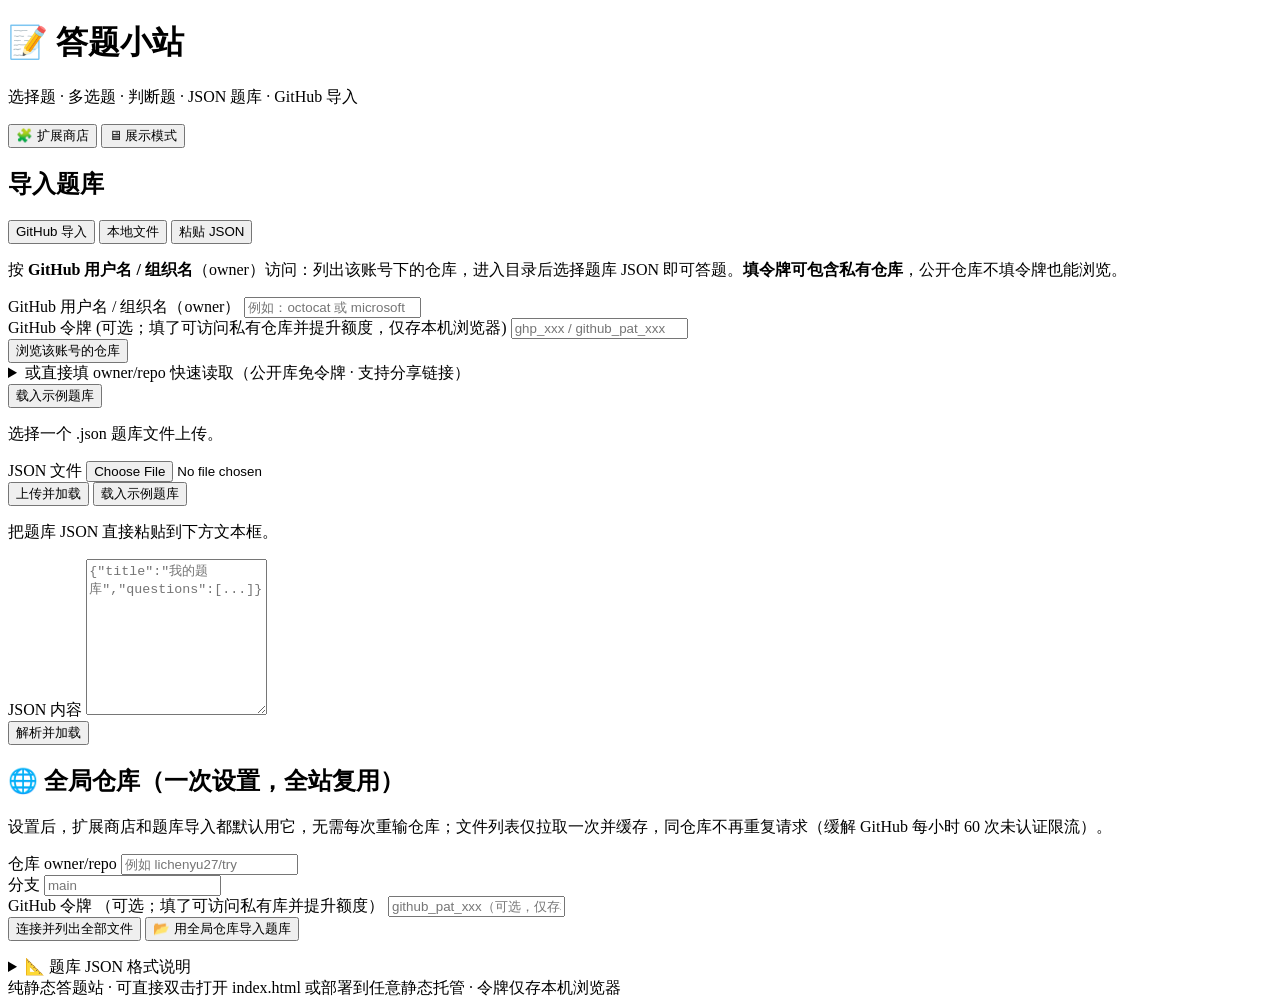
==== index.html @ 94464476 "add index.html via Answering site" ====
<!DOCTYPE html>
<html lang="zh-CN">
<head>
  <meta charset="UTF-8" />
  <meta name="viewport" content="width=device-width, initial-scale=1.0" />
  <title>答题小站 · 选择题 / 判断题</title>
  <link rel="stylesheet" href="styles.css" />
</head>
<body>
  <header class="site-header">
    <div class="header-left">
      <h1>📝 答题小站</h1>
      <p class="subtitle">选择题 · 多选题 · 判断题 · JSON 题库 · GitHub 导入</p>
    </div>
    <div class="header-actions">
      <button class="btn ghost small" id="open-ext-btn">🧩 扩展商店</button>
      <button class="btn ghost small" id="display-btn">🖥 展示模式</button>
    </div>
  </header>

  <main class="container">
    <!-- ========== 导入区 ========== -->
    <section id="import-section" class="card">
      <h2>导入题库</h2>
      <div class="tabs" role="tablist">
        <button class="tab active" data-tab="github" role="tab">GitHub 导入</button>
        <button class="tab" data-tab="file" role="tab">本地文件</button>
        <button class="tab" data-tab="paste" role="tab">粘贴 JSON</button>
      </div>

      <!-- GitHub -->
      <div class="tab-panel active" data-panel="github">
        <!-- 已保存令牌：默认不用，先询问 -->
        <div id="gh-saved" class="saved-token" hidden>
          <span class="saved-text">🔑 检测到本机已保存 GitHub 令牌，是否使用它？（仅用于访问私有库或提升额度，公开库无需令牌）</span>
          <div class="saved-actions">
            <button class="btn primary small" id="gh-use-token">使用该令牌</button>
            <button class="btn ghost small" id="gh-del-token">删除令牌</button>
          </div>
        </div>
        <!-- 直接用名字访问（免令牌，公开库） -->
        <div id="gh-connect">
          <!-- 主流程：按 owner 名字浏览（不预先指定仓库；含私有库需令牌） -->
          <div id="gh-primary">
            <p class="hint">按 <b>GitHub 用户名 / 组织名</b>（owner）访问：列出该账号下的仓库，进入目录后选择题库 JSON 即可答题。<b>填令牌可包含私有仓库</b>，公开仓库不填令牌也能浏览。</p>
            <div class="field">
              <label>GitHub 用户名 / 组织名（owner）</label>
              <input type="text" id="gh-owner" placeholder="例如：octocat 或 microsoft" />
            </div>
            <div class="field">
              <label>GitHub 令牌 <span class="muted">(可选；填了可访问私有仓库并提升额度，仅存本机浏览器)</span></label>
              <input type="password" id="gh-token" placeholder="ghp_xxx / github_pat_xxx" autocomplete="off" />
            </div>
            <button class="btn primary" id="gh-connect-btn">浏览该账号的仓库</button>
          </div>

          <details class="adv">
            <summary>或直接填 owner/repo 快速读取（公开库免令牌 · 支持分享链接）</summary>
            <p class="hint muted">也支持分享链接 <code>?repo=owner/repo</code> 直接打开并加载题库。</p>
            <div class="direct-box">
              <input type="text" id="gh-direct" placeholder="例如：lichenyu27/try 或 lichenyu27/try/quiz.json" />
              <button class="btn ghost" id="gh-direct-btn">直接读取</button>
            </div>
          </details>

          <!-- 多个 JSON 时的选择面板 -->
          <div id="gh-pick" hidden>
            <p class="hint" id="gh-pick-hint"></p>
            <div class="file-tree" id="gh-pick-list"></div>
            <div class="pick-actions">
              <button class="btn success" id="gh-merge-btn">合并全部并答题</button>
              <button class="btn ghost" id="gh-browse-all">浏览全部文件</button>
            </div>
          </div>
        </div>

        <!-- 已连接：浏览 -->
        <div id="gh-browse" hidden>
          <div class="connected-bar">
            <span id="gh-login"></span>
            <button class="btn ghost small" id="gh-logout">断开</button>
          </div>
          <div class="row">
            <div class="field grow">
              <label>仓库</label>
              <select id="gh-repo"></select>
            </div>
            <div class="field">
              <label>分支</label>
              <select id="gh-branch"></select>
            </div>
          </div>
          <div class="field">
            <label>选择题库文件 <span class="muted">(点文件夹进入，点文件选中)</span></label>
            <div class="breadcrumb" id="gh-path"></div>
            <div class="file-tree" id="gh-tree"></div>
          </div>
          <button class="btn primary" id="gh-load">读取选中的题库</button>
        </div>

        <button class="btn ghost" id="gh-sample">载入示例题库</button>
      </div>

      <!-- 本地文件 -->
      <div class="tab-panel" data-panel="file">
        <p class="hint">选择一个 .json 题库文件上传。</p>
        <div class="field">
          <label>JSON 文件</label>
          <input type="file" id="file-input" accept=".json,application/json" />
        </div>
        <button class="btn primary" id="file-load">上传并加载</button>
        <button class="btn ghost" id="file-sample">载入示例题库</button>
      </div>

      <!-- 粘贴 -->
      <div class="tab-panel" data-panel="paste">
        <p class="hint">把题库 JSON 直接粘贴到下方文本框。</p>
        <div class="field">
          <label>JSON 内容</label>
          <textarea id="paste-input" rows="10" placeholder='{"title":"我的题库","questions":[...]}'></textarea>
        </div>
        <button class="btn primary" id="paste-load">解析并加载</button>
      </div>

      <div id="import-error" class="alert error" hidden></div>
    </section>

    <!-- ========== 全局仓库 ========== -->
    <section id="global-repo-section" class="card">
      <h2>🌐 全局仓库（一次设置，全站复用）</h2>
      <p class="hint">设置后，扩展商店和题库导入都默认用它，无需每次重输仓库；文件列表仅拉取一次并缓存，同仓库不再重复请求（缓解 GitHub 每小时 60 次未认证限流）。</p>
      <div class="row">
        <div class="field grow">
          <label>仓库 owner/repo</label>
          <input type="text" id="gr-repo" placeholder="例如 lichenyu27/try" />
        </div>
        <div class="field">
          <label>分支</label>
          <input type="text" id="gr-branch" placeholder="main" />
        </div>
      </div>
      <div class="field">
        <label>GitHub 令牌 <span class="muted">（可选；填了可访问私有库并提升额度）</span></label>
        <input type="password" id="gr-token" placeholder="github_pat_xxx（可选，仅存本机）" autocomplete="off" />
      </div>
      <div class="pick-actions">
        <button class="btn primary" id="gr-connect">连接并列出全部文件</button>
        <button class="btn ghost" id="gr-import">📂 用全局仓库导入题库</button>
        <button class="btn ghost" id="gr-refresh" hidden>🔄 刷新文件列表</button>
      </div>
      <p class="hint" id="gr-status"></p>
    </section>

    <!-- ========== 扩展商店（浮层 / 新界面） ========== -->
    <div id="ext-overlay" class="ext-overlay" hidden>
      <div class="ext-overlay-mask" data-ext-close></div>
      <div class="ext-overlay-box">
        <div class="ext-overlay-head">
          <h2>🧩 扩展商店</h2>
          <button class="btn ghost small" data-ext-close>✕ 关闭</button>
        </div>
        <p class="hint">按需开启扩展：资源均来自你的 GitHub 仓库（免服务器），配置自动保存在本机浏览器。开启后开始答题即可生效。</p>

      <!-- 1. 背景与主题色 -->
      <div class="ext-card" data-ext="bg">
        <div class="ext-head">
          <label class="switch"><input type="checkbox" data-ext-toggle="bg"><span class="slider"></span></label>
          <span class="ext-title">🎨 更多背景与主题色</span>
        </div>
        <p class="ext-desc">从仓库上传背景图，或选择文件夹每 30 秒轮换一张；也可自定义主题色。</p>
        <div class="ext-body" hidden>
          <div class="field">
            <label>背景模式</label>
            <select data-ext-field="bg-mode">
              <option value="image">单张图片</option>
              <option value="folder">文件夹轮换（30 秒/张）</option>
              <option value="color">纯色主题</option>
              <option value="website">网站（填入网址作为背景）</option>
            </select>
          </div>
          <div class="ext-block" data-ext-block="bg-source" hidden>
            <div class="row">
              <button class="btn ghost small" data-ext-pick="bg">从仓库选择…</button>
              <span class="ext-src" data-ext-src="bg">未选择</span>
            </div>
          </div>
          <div class="ext-block" data-ext-block="bg-color" hidden>
            <div class="field">
              <label>主题色（米黄为默认）</label>
              <input type="color" data-ext-field="bg-color" value="#c2a04c" />
            </div>
          </div>
          <div class="ext-block" data-ext-block="bg-website" hidden>
            <div class="field">
              <label>背景网站网址（全屏嵌入作为背景，纯展示，不挡操作）</label>
              <div class="row">
                <input type="url" data-ext-field="bg-website" placeholder="https://example.com" />
                <button class="btn ghost small" data-ext-apply="bg-website">应用</button>
              </div>
              <p class="hint muted">提示：部分网站禁止被嵌入（X-Frame-Options / CSP），此时背景不会显示，可换用允许嵌入的页面。</p>
            </div>
            <div class="field">
              <label>或：从仓库 JSON 上传网址</label>
              <div class="row">
                <button class="btn ghost small" data-ext-pick="bg-website">📄 从仓库选择 JSON…</button>
                <span class="ext-src" data-ext-src="bg-website">未选择</span>
              </div>
            </div>
            <div class="field">
              <label>或：选择本地 JSON 文件（含 url / website / link 字段）</label>
              <input type="file" id="bg-website-file" accept=".json,application/json" />
            </div>
            <details class="fmt-mini">
              <summary>网址 JSON 格式</summary>
              <pre class="code"><code>{
  "url": "https://example.com"   // 也可用 website / link 字段
}</code></pre>
              <p class="hint muted">最简写法：文件内容直接是网址字符串 <code>"https://example.com"</code></p>
            </details>
            <label class="ext-check">
              <input type="checkbox" data-ext-field="bg-interactive" />
              <span>允许在背景网页中交互（可点击、滚动背景网站）</span>
            </label>
          </div>
        </div>
      </div>

      <!-- 2. 背景音乐 -->
      <div class="ext-card" data-ext="music">
        <div class="ext-head">
          <label class="switch"><input type="checkbox" data-ext-toggle="music"><span class="slider"></span></label>
          <span class="ext-title">🎵 背景音乐附加</span>
        </div>
        <p class="ext-desc">从仓库上传音乐文件；选文件夹则按顺序播放，一首放完自动切下一首。</p>
        <div class="ext-body" hidden>
          <div class="field">
            <label>播放模式</label>
            <select data-ext-field="music-mode">
              <option value="single">单首循环</option>
              <option value="folder">文件夹顺序播放</option>
            </select>
          </div>
          <div class="row">
            <button class="btn ghost small" data-ext-pick="music">从仓库选择…</button>
            <span class="ext-src" data-ext-src="music">未选择</span>
          </div>
        </div>
      </div>

      <!-- 3. LCD 附加 -->
      <div class="ext-card" data-ext="lcd">
        <div class="ext-head">
          <label class="switch"><input type="checkbox" data-ext-toggle="lcd"><span class="slider"></span></label>
          <span class="ext-title">📟 LCD 附加</span>
        </div>
        <p class="ext-desc">在答题界面上方加一块 LCD 像素屏，从仓库上传 JSON 控制滚动内容，滚动速度偏快。</p>
        <div class="ext-body" hidden>
          <div class="row">
            <button class="btn ghost small" data-ext-pick="lcd">从仓库选择 JSON…</button>
            <span class="ext-src" data-ext-src="lcd">未选择</span>
          </div>
          <div class="field">
            <label>滚动速度（越小越快）</label>
            <input type="range" min="4" max="20" step="1" data-ext-field="lcd-speed" value="7" />
            <span class="muted" data-ext-val="lcd-speed">7 秒/轮</span>
          </div>
          <div class="field">
            <label>屏幕不透明度（10% 透明 ~ 100% 不透明）</label>
            <input type="range" min="10" max="100" step="5" data-ext-field="lcd-opacity" value="90" />
            <span class="muted" data-ext-val="lcd-opacity">90%</span>
          </div>
          <details class="fmt-mini">
            <summary>LCD 文本 JSON 格式</summary>
            <pre class="code"><code>{
  "content": "欢迎使用答题小站 ★ 内部滚动通知",
  "lines": ["第一条通知", "第二条通知"]   // 可选；与 content 二选一
}

// 也支持更简写法：
"纯文本一行"
[ "行一", "行二", "行三" ]</code></pre>
            <ul class="fmt-list">
              <li><b>content</b>：字符串，整体滚动</li>
              <li><b>lines</b>：字符串数组，逐条<b>分开</b>滚动（一行滚完再滚下一行，循环）</li>
              <li>最简形式：直接用字符串，或字符串数组</li>
            </ul>
          </details>
        </div>
      </div>

      <!-- 4. 抽取学号 -->
      <div class="ext-card" data-ext="rollcall">
        <div class="ext-head">
          <label class="switch"><input type="checkbox" data-ext-toggle="rollcall"><span class="slider"></span></label>
          <span class="ext-title">🎲 抽取学号</span>
        </div>
        <p class="ext-desc">从仓库上传学号 JSON，随机抽取一个学号，<b>抽过的自动排除</b>（不重复）。可在答题时「下一题前自动抽」，也可手动抽取；配合「🖥 展示模式」投屏使用。</p>
        <div class="ext-body" hidden>
          <div class="row">
            <button class="btn ghost small" data-ext-pick="rollcall">从仓库选择学号 JSON…</button>
            <span class="ext-src" data-ext-src="rollcall">未选择</span>
          </div>
          <div class="field">
            <label>排除名单（逗号分隔，按学号）</label>
            <input type="text" data-ext-field="rollcall-exclude" placeholder="例如：2021003, 2021020" />
          </div>
          <div class="rollcall-actions">
            <button class="btn primary small" id="rc-draw-btn">🎲 抽一个学号</button>
            <span class="muted" id="rc-drawn-count"></span>
          </div>
          <div class="drawn-list" id="rc-drawn-list"></div>
          <details class="fmt-mini">
            <summary>学号 JSON 格式</summary>
            <pre class="code"><code>{
  "ids": ["2021001","2021002","2021003", ...]   // 学号列表（推荐）
}

// 也支持更简写法：
["2021001","2021002", ...]          // 直接字符串数组
{ "names": ["张三","李四", ...] }    // 视为学号标签
{ "rows": [...], "names": [...] }    // 兼容旧座位图写法</code></pre>
          </details>
        </div>
      </div>

      <!-- 5. 自动化答题 -->
      <div class="ext-card" data-ext="autoanswer">
        <div class="ext-head">
          <label class="switch"><input type="checkbox" data-ext-toggle="autoanswer"><span class="slider"></span></label>
          <span class="ext-title">🤖 自动化答题</span>
        </div>
        <p class="ext-desc">题目显示后延迟自动选正确答案，再延迟自动进入下一题。</p>
        <div class="ext-body" hidden>
          <div class="row">
            <div class="field">
              <label>选正确答案延迟（秒）</label>
              <input type="number" min="1" max="120" data-ext-field="autoanswer-answer" value="15" />
            </div>
          <div class="field">
            <label>批改后进入下一题延迟（秒）</label>
            <input type="number" min="1" max="120" data-ext-field="autoanswer-next" value="3" />
          </div>
          </div>
        </div>
      </div>
      </div>
    </div>

    <!-- ========== 答题区 ========== -->
    <section id="quiz-section" class="card" hidden>
      <div class="quiz-top">
        <h2 id="quiz-title">题库</h2>
        <div class="quiz-meta">
          <span id="quiz-progress">第 1 / 1 题</span>
        </div>
      </div>

      <div class="nav-dots" id="nav-dots"></div>

      <div id="question-card" class="question-card">
        <div class="q-head">
          <span class="q-type" id="q-type">单选</span>
          <span class="q-index" id="q-index">Q1</span>
        </div>
        <p class="q-text" id="q-text"></p>
        <div class="q-options" id="q-options"></div>
        <p class="q-explain-hint" id="q-explain-hint" hidden>💡 作答后点「批改」查看解析与对错</p>
        <p class="q-explain" id="q-explain" hidden></p>
      </div>

      <div class="quiz-actions">
        <button class="btn ghost" id="prev-btn">上一题</button>
        <button class="btn warning" id="grade-btn">✓ 批改</button>
        <button class="btn primary" id="next-btn">下一题</button>
        <button class="btn success" id="submit-btn">交卷</button>
      </div>
    </section>

    <!-- ========== 结果区 ========== -->
    <section id="result-section" class="card" hidden>
      <h2>答题结果</h2>
      <div class="score-box">
        <div class="score-num" id="score-num">0 / 0</div>
        <div class="score-rate" id="score-rate">正确率 0%</div>
      </div>
      <div id="review-list" class="review-list"></div>
      <div class="quiz-actions">
        <button class="btn primary" id="retry-btn">再来一次</button>
        <button class="btn ghost" id="change-btn">换题库</button>
      </div>
    </section>

    <!-- ========== 格式说明 ========== -->
    <section class="card collapsible">
      <details>
        <summary>📐 题库 JSON 格式说明</summary>
        <pre class="code"><code>{
  "title": "示例题库",
  "questions": [
    { "type": "single",   "question": "单选题干", "options": ["A","B","C","D"], "answer": 0, "explanation": "可选" },
    { "type": "multiple", "question": "多选题干", "options": ["A","B","C"],    "answer": [0,2], "explanation": "可选" },
    { "type": "boolean",  "question": "判断题干", "answer": true, "explanation": "可选" }
  ]
}</code></pre>
        <ul class="fmt-list">
          <li><b>type</b>：<code>single</code>（单选）/ <code>multiple</code>（多选）/ <code>boolean</code>（判断）</li>
          <li><b>answer</b>：单选为正确选项下标（从 0）；多选取正确下标数组；判断为 <code>true</code>/<code>false</code></li>
          <li>容错：<code>answer</code> 也支持 <code>"A"</code>、<code>"对"</code>、<code>"true"</code> 等文本，会自动归一化</li>
          <li>判断题可省略 <code>options</code>，自动渲染「正确 / 错误」</li>
        </ul>
      </details>
    </section>
  </main>

  <!-- 扩展运行时容器（独立于答题区，展示模式下也可显示） -->
  <div id="lcd-panel" class="lcd-panel" hidden>
    <div class="lcd-screen"><div class="lcd-text" id="lcd-text"></div></div>
  </div>
  <div id="music-bar" class="ext-music-bar" hidden>
    <span class="music-ico">🎵</span>
    <span class="music-name" id="music-name">背景音乐</span>
    <button class="btn ghost small" id="music-toggle">暂停</button>
    <button class="btn ghost small" id="music-stop">停止</button>
  </div>

  <!-- 自动点名浮层 -->
  <div id="rollcall-overlay" class="rollcall-overlay" hidden>
    <div class="rollcall-box">
      <div class="rc-label" id="rc-label">🎲 点名中…</div>
      <div class="rc-roll" id="rc-roll"></div>
      <div class="rc-result" id="rc-result" hidden>
        <div class="rc-name" id="rc-name">—</div>
        <div class="rc-sub" id="rc-sub"></div>
      </div>
    </div>
  </div>

  <!-- GitHub 资源选择器 -->
  <div id="asset-modal" class="modal" hidden>
    <div class="modal-mask" data-modal-close></div>
    <div class="modal-box">
      <h3 id="asset-title">选择资源</h3>
      <div class="modal-gh">
        <input type="password" id="asset-token" placeholder="GitHub 令牌（可选，私有库需要）" autocomplete="off" />
        <input type="text" id="asset-repo" placeholder="owner/repo，例如 lichenyu27/try" />
        <button class="btn primary small" id="asset-connect">连接</button>
      </div>
      <div id="asset-browse" hidden>
        <div class="row">
          <div class="field grow">
            <label>分支</label>
            <select id="asset-branch"></select>
          </div>
        </div>
        <div class="breadcrumb" id="asset-path"></div>
        <div class="file-tree" id="asset-tree"></div>
        <p class="hint" id="asset-hint">可一层层点文件夹进入，也可点「列出全部文件」一次性列出仓库内所有匹配文件直接选；选当前文件夹请点下方按钮。</p>
        <div class="pick-actions">
          <button class="btn ghost" id="asset-list-all">📂 列出全部文件（含子目录）</button>
          <button class="btn ghost" id="asset-pick-folder">✔ 选择当前文件夹</button>
        </div>
      </div>
      <p class="alert error" id="asset-error" hidden></p>
      <div class="modal-actions">
        <button class="btn ghost" data-modal-close>取消</button>
        <button class="btn primary" id="asset-confirm" disabled>确认选择</button>
      </div>
    </div>
  </div>

  <footer class="site-footer">纯静态答题站 · 可直接双击打开 index.html 或部署到任意静态托管 · 令牌仅存本机浏览器</footer>

  <script src="app.js"></script>
</body>
</html>
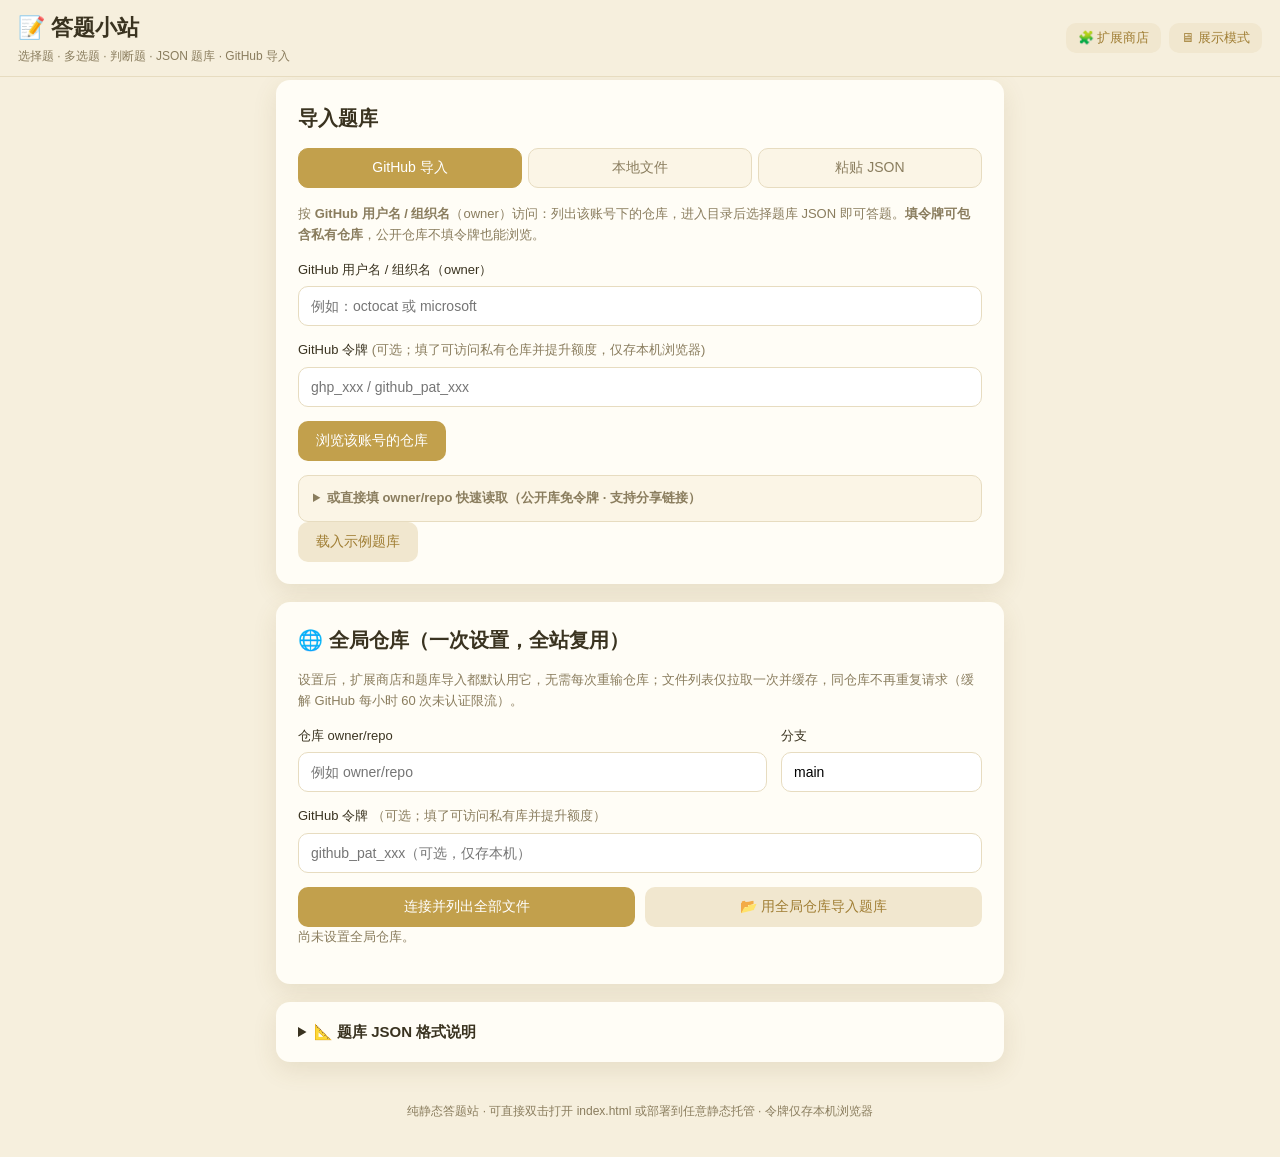
==== commit 6694e9e6: "remove personal repo from placeholders; add sample-quiz" ====
--- a/index.html
+++ b/index.html
@@ -58,7 +58,7 @@
             <summary>或直接填 owner/repo 快速读取（公开库免令牌 · 支持分享链接）</summary>
             <p class="hint muted">也支持分享链接 <code>?repo=owner/repo</code> 直接打开并加载题库。</p>
             <div class="direct-box">
-              <input type="text" id="gh-direct" placeholder="例如：lichenyu27/try 或 lichenyu27/try/quiz.json" />
+              <input type="text" id="gh-direct" placeholder="例如：owner/repo 或 owner/repo/quiz.json" />
               <button class="btn ghost" id="gh-direct-btn">直接读取</button>
             </div>
           </details>
@@ -132,7 +132,7 @@
       <div class="row">
         <div class="field grow">
           <label>仓库 owner/repo</label>
-          <input type="text" id="gr-repo" placeholder="例如 lichenyu27/try" />
+          <input type="text" id="gr-repo" placeholder="例如 owner/repo" />
         </div>
         <div class="field">
           <label>分支</label>
@@ -442,7 +442,7 @@
       <h3 id="asset-title">选择资源</h3>
       <div class="modal-gh">
         <input type="password" id="asset-token" placeholder="GitHub 令牌（可选，私有库需要）" autocomplete="off" />
-        <input type="text" id="asset-repo" placeholder="owner/repo，例如 lichenyu27/try" />
+        <input type="text" id="asset-repo" placeholder="owner/repo，例如 octocat/Hello-World" />
         <button class="btn primary small" id="asset-connect">连接</button>
       </div>
       <div id="asset-browse" hidden>
--- a/styles.css
+++ b/styles.css
@@ -0,0 +1,523 @@
+:root {
+  /* 米黄色（暖色调）主题 */
+  --bg: #f6efdd;
+  --card: #fffdf6;
+  --primary: #c2a04c;
+  --primary-dark: #a07e34;
+  --success: #5b9e6c;
+  --danger: #d2643f;
+  --warn: #e0a93f;
+  --text: #3a3320;
+  --muted: #8a7d5e;
+  --border: #e7dcc0;
+  --radius: 14px;
+  --shadow: 0 8px 24px rgba(120, 95, 40, 0.12);
+}
+
+* { box-sizing: border-box; }
+
+/* hidden 属性必须强制生效（避免被 .modal/.rollcall-overlay 等 display 规则覆盖） */
+[hidden] { display: none !important; }
+
+body {
+  margin: 0;
+  font-family: -apple-system, BlinkMacSystemFont, "Segoe UI", "PingFang SC", "Microsoft YaHei", sans-serif;
+  background: var(--bg);
+  color: var(--text);
+  line-height: 1.6;
+  padding-top: 64px;
+}
+body.lcd-on { padding-top: 128px; }
+/* LCD 开启时：标题栏透明化、隐藏标题，仅留右上角按钮浮于 LCD 之上（按钮层级高于 LCD） */
+body.lcd-on .site-header { background: transparent; border-bottom: none; pointer-events: none; }
+body.lcd-on .site-header .header-left { display: none; }
+body.lcd-on .site-header .header-actions { pointer-events: auto; }
+body.music-on { padding-bottom: 56px; }
+
+.site-header {
+  position: fixed; top: 0; left: 0; right: 0; z-index: 100;
+  display: flex; justify-content: space-between; align-items: center;
+  padding: 10px 18px; background: var(--bg);
+  border-bottom: 1px solid var(--border);
+}
+.header-left { text-align: left; }
+.site-header h1 { margin: 0; font-size: 22px; }
+.subtitle { margin: 2px 0 0; color: var(--muted); font-size: 12px; }
+.header-actions { display: flex; gap: 8px; flex: none; }
+
+.container {
+  max-width: 760px;
+  margin: 0 auto;
+  padding: 16px;
+  display: flex;
+  flex-direction: column;
+  gap: 18px;
+}
+
+.card {
+  background: var(--card);
+  border-radius: var(--radius);
+  box-shadow: var(--shadow);
+  padding: 22px;
+}
+.card h2 { margin: 0 0 14px; font-size: 20px; }
+
+/* tabs */
+.tabs { display: flex; gap: 6px; margin-bottom: 16px; flex-wrap: wrap; }
+.tab {
+  flex: 1;
+  min-width: 100px;
+  border: 1px solid var(--border);
+  background: #fbf5e6;
+  color: var(--muted);
+  padding: 10px 8px;
+  border-radius: 10px;
+  cursor: pointer;
+  font-size: 14px;
+  transition: all .15s;
+}
+.tab.active { background: var(--primary); color: #fff; border-color: var(--primary); }
+
+.tab-panel { display: none; }
+.tab-panel.active { display: block; }
+
+.hint { color: var(--muted); font-size: 13px; margin: 0 0 14px; }
+
+.field { margin-bottom: 14px; display: flex; flex-direction: column; }
+.field label { font-size: 13px; margin-bottom: 6px; color: var(--text); }
+.field .muted { color: var(--muted); font-weight: 400; }
+.field.grow { flex: 1; }
+.row { display: flex; gap: 14px; }
+.row .field:first-child { width: 38%; }
+
+input[type="text"], input[type="password"], textarea {
+  width: 100%;
+  border: 1px solid var(--border);
+  border-radius: 10px;
+  padding: 11px 12px;
+  font-size: 14px;
+  font-family: inherit;
+  background: #fff;
+  transition: border-color .15s;
+}
+input:focus, textarea:focus { outline: none; border-color: var(--primary); }
+textarea { resize: vertical; }
+
+/* buttons */
+.btn {
+  border: none;
+  border-radius: 10px;
+  padding: 11px 18px;
+  font-size: 14px;
+  cursor: pointer;
+  transition: filter .15s, transform .05s;
+  font-family: inherit;
+}
+.btn:active { transform: translateY(1px); }
+.btn.primary { background: var(--primary); color: #fff; }
+.btn.primary:hover { filter: brightness(1.05); }
+.btn.success { background: var(--success); color: #fff; }
+.btn.warning { background: var(--warn); color: #fff; }
+.btn.warning:hover { filter: brightness(1.05); }
+.btn.ghost { background: #f1e7cf; color: var(--primary-dark); }
+.btn.ghost:hover { filter: brightness(0.97); }
+#gh-load, #file-load, #paste-load { margin-right: 10px; margin-bottom: 6px; }
+
+/* alert */
+.alert { margin-top: 14px; padding: 12px 14px; border-radius: 10px; font-size: 14px; }
+.alert.error { background: #fdecec; color: var(--danger); border: 1px solid #f6c9ca; }
+
+/* GitHub 浏览 */
+.connected-bar {
+  display: flex; justify-content: space-between; align-items: center;
+  background: #f3ead2; border: 1px solid #e0d2ab; border-radius: 10px;
+  padding: 10px 14px; margin-bottom: 16px; font-size: 14px;
+}
+.connected-bar b { color: var(--primary-dark); }
+.btn.small { padding: 6px 12px; font-size: 13px; }
+
+select {
+  width: 100%;
+  border: 1px solid var(--border);
+  border-radius: 10px;
+  padding: 11px 12px;
+  font-size: 14px;
+  font-family: inherit;
+  background: #fff;
+  color: var(--text);
+  cursor: pointer;
+}
+select:focus { outline: none; border-color: var(--primary); }
+#gh-branch { min-width: 130px; }
+
+.breadcrumb {
+  display: flex; flex-wrap: wrap; align-items: center; gap: 2px;
+  font-size: 13px; color: var(--muted); margin-bottom: 8px;
+}
+.breadcrumb .crumb { cursor: pointer; color: var(--primary-dark); padding: 2px 4px; border-radius: 6px; }
+.breadcrumb .crumb:hover { background: #eef2ff; }
+.breadcrumb .crumb-sep { color: var(--muted); }
+
+.file-tree {
+  border: 1px solid var(--border);
+  border-radius: 10px;
+  max-height: 280px;
+  overflow: auto;
+  background: #fff;
+}
+.tree-row {
+  display: flex; align-items: center;
+  padding: 10px 14px;
+  border-bottom: 1px solid #f1f3fa;
+  cursor: pointer; font-size: 14px;
+  transition: background .12s;
+}
+.tree-row:last-child { border-bottom: none; }
+.tree-row:hover { background: #f8f0dc; }
+.tree-row.is-file.selected { background: #f1e7cf; box-shadow: inset 3px 0 0 var(--primary); }
+.tree-row.is-dir .tree-label { font-weight: 600; }
+.tree-label { word-break: break-all; }
+.tree-empty { padding: 16px; color: var(--muted); font-size: 14px; text-align: center; }
+
+/* quiz */
+.quiz-top { display: flex; justify-content: space-between; align-items: baseline; }
+.quiz-top h2 { margin: 0; }
+.quiz-meta { color: var(--muted); font-size: 14px; }
+
+.nav-dots { display: flex; flex-wrap: wrap; gap: 8px; margin: 16px 0; }
+.nav-dot {
+  width: 34px; height: 34px;
+  border-radius: 50%;
+  border: 1px solid var(--border);
+  background: #fff;
+  cursor: pointer;
+  font-size: 13px;
+  color: var(--muted);
+  display: flex; align-items: center; justify-content: center;
+  transition: all .15s;
+}
+.nav-dot.answered { background: #f3ead2; color: var(--primary-dark); border-color: #e0d2ab; }
+.nav-dot.current { border-color: var(--primary); box-shadow: 0 0 0 2px rgba(194,160,76,.28); }
+.nav-dot.correct { background: #e6f7ef; color: var(--success); border-color: #b7e6d2; }
+.nav-dot.wrong { background: #fbe6dd; color: var(--danger); border-color: #f3cabb; }
+
+.question-card { background: #fffdf6; border: 1px solid var(--border); border-radius: 12px; padding: 18px; }
+.q-head { display: flex; gap: 10px; align-items: center; margin-bottom: 10px; }
+.q-type {
+  background: var(--primary); color: #fff; font-size: 12px;
+  padding: 3px 10px; border-radius: 20px;
+}
+.q-type.t-multiple { background: #8a5cf6; }
+.q-type.t-boolean { background: #f59e0b; }
+.q-index { color: var(--muted); font-size: 13px; }
+.q-text { font-size: 17px; margin: 4px 0 16px; font-weight: 600; }
+
+.q-options { display: flex; flex-direction: column; gap: 10px; }
+.opt {
+  display: flex; align-items: center; gap: 12px;
+  border: 1px solid var(--border); border-radius: 10px;
+  padding: 12px 14px; cursor: pointer; font-size: 15px;
+  transition: all .12s; background: #fff;
+}
+.opt:hover { border-color: #d8c79a; }
+.opt.selected { border-color: var(--primary); background: #f6edd6; }
+.opt.correct { border-color: var(--success); background: #e6f7ef; }
+.opt.wrong { border-color: var(--danger); background: #fbe6dd; }
+.opt .marker {
+  width: 26px; height: 26px; flex: none;
+  border-radius: 50%; border: 2px solid var(--border);
+  display: flex; align-items: center; justify-content: center;
+  font-size: 13px; color: var(--muted); background: #fff;
+}
+.opt.checkbox .marker { border-radius: 7px; }
+.opt.selected .marker { border-color: var(--primary); background: var(--primary); color: #fff; }
+.opt.correct .marker { border-color: var(--success); background: var(--success); color: #fff; }
+.opt.wrong .marker { border-color: var(--danger); background: var(--danger); color: #fff; }
+
+.bool-btns { display: flex; gap: 12px; }
+.bool-btn {
+  flex: 1; padding: 18px; border-radius: 12px;
+  border: 1px solid var(--border); background: #fff;
+  font-size: 18px; cursor: pointer; transition: all .12s;
+}
+.bool-btn:hover { border-color: #d8c79a; }
+.bool-btn.selected { border-color: var(--primary); background: #f6edd6; color: var(--primary-dark); font-weight: 700; }
+.bool-btn.correct { border-color: var(--success); background: #e6f7ef; color: var(--success); }
+.bool-btn.wrong { border-color: var(--danger); background: #fbe6dd; color: var(--danger); }
+
+.q-explain {
+  margin: 14px 0 0; padding: 12px 14px;
+  background: #fff8ec; border: 1px solid #f6e3bf;
+  border-radius: 10px; font-size: 14px; color: #8a6d2f;
+}
+.q-explain b { color: #6b541d; }
+.q-explain-hint {
+  margin: 14px 0 0; padding: 10px 14px;
+  background: #faf4e4; border: 1px dashed #e7d6ad;
+  border-radius: 10px; font-size: 13px; color: var(--muted);
+}
+
+.quiz-actions { display: flex; gap: 10px; margin-top: 16px; flex-wrap: wrap; }
+.quiz-actions .btn { flex: 1; min-width: 90px; }
+
+/* result */
+.score-box { text-align: center; padding: 18px; background: #f6edd6; border-radius: 12px; margin-bottom: 18px; }
+.score-num { font-size: 34px; font-weight: 800; color: var(--primary-dark); }
+.score-rate { color: var(--muted); margin-top: 4px; }
+
+.review-list { display: flex; flex-direction: column; gap: 14px; }
+.review-item { border: 1px solid var(--border); border-radius: 12px; padding: 14px 16px; }
+.review-item .rv-head { display: flex; gap: 10px; align-items: center; margin-bottom: 8px; }
+.rv-badge { font-size: 12px; padding: 2px 9px; border-radius: 20px; }
+.rv-badge.ok { background: #e6f7ef; color: var(--success); }
+.rv-badge.no { background: #fdecec; color: var(--danger); }
+.rv-q { font-weight: 600; }
+.rv-detail { font-size: 14px; color: var(--muted); }
+.rv-detail .ok { color: var(--success); }
+.rv-detail .no { color: var(--danger); }
+.rv-explain { font-size: 13px; color: #8a6d2f; margin-top: 6px; background: #fff8ec; padding: 8px 10px; border-radius: 8px; }
+
+/* collapsible */
+.collapsible { padding: 0; }
+.collapsible summary { padding: 18px 22px; cursor: pointer; font-weight: 600; font-size: 15px; }
+.collapsible .code, .collapsible .fmt-list { margin: 0 22px 22px; }
+.code {
+  background: #1f2430; color: #e6e9f2; padding: 16px;
+  border-radius: 10px; overflow: auto; font-size: 13px; line-height: 1.5;
+}
+.fmt-list { color: var(--muted); font-size: 14px; }
+.fmt-list code { background: #f1e7cf; padding: 1px 6px; border-radius: 5px; color: var(--primary-dark); }
+
+.site-footer { text-align: center; color: var(--muted); font-size: 12px; padding: 24px 16px 36px; }
+
+/* 直接用名字访问 */
+.direct-box { display: flex; gap: 10px; margin-top: 12px; }
+.direct-box input { flex: 1; }
+.adv { margin-top: 14px; border: 1px solid var(--border); border-radius: 10px; padding: 0 14px; background: #fbf5e6; }
+.adv summary { padding: 12px 0; cursor: pointer; font-size: 13px; color: var(--muted); font-weight: 600; }
+.adv summary:hover { color: var(--primary-dark); }
+.adv .field { margin-top: 4px; }
+
+/* 已保存令牌：先询问再使用 */
+.saved-token {
+  display: flex; flex-direction: column; gap: 10px;
+  background: #fff7e6; border: 1px solid #ffd591; border-radius: 10px;
+  padding: 12px 14px; margin-bottom: 14px;
+}
+.saved-token .saved-text { font-size: 13.5px; color: #874d00; line-height: 1.5; }
+.saved-actions { display: flex; gap: 8px; flex-wrap: wrap; }
+.pick-actions { display: flex; gap: 10px; margin-top: 12px; flex-wrap: wrap; }
+.pick-actions .btn { flex: 1; min-width: 120px; }
+
+/* ===================== 扩展商店 ===================== */
+.ext-card {
+  border: 1px solid var(--border);
+  border-radius: 12px;
+  padding: 14px 16px;
+  margin-bottom: 14px;
+  background: #fffdf6;
+}
+.ext-card:last-child { margin-bottom: 0; }
+.ext-head { display: flex; align-items: center; gap: 12px; }
+.ext-title { font-weight: 700; font-size: 16px; }
+.ext-desc { color: var(--muted); font-size: 13px; margin: 8px 0 0 46px; }
+.ext-body { margin: 14px 0 2px 46px; }
+.ext-block { margin-bottom: 12px; }
+.ext-src { font-size: 13px; color: var(--primary-dark); align-self: center; word-break: break-all; }
+
+/* 开关 */
+.switch { position: relative; display: inline-block; width: 44px; height: 24px; flex: none; }
+.switch input { opacity: 0; width: 0; height: 0; }
+.switch .slider {
+  position: absolute; inset: 0; cursor: pointer;
+  background: #d9cfb4; border-radius: 24px; transition: .2s;
+}
+.switch .slider::before {
+  content: ""; position: absolute; height: 18px; width: 18px;
+  left: 3px; bottom: 3px; background: #fff; border-radius: 50%; transition: .2s;
+}
+.switch input:checked + .slider { background: var(--primary); }
+.switch input:checked + .slider::before { transform: translateX(20px); }
+
+.fmt-mini { margin-top: 8px; }
+.fmt-mini summary { cursor: pointer; font-size: 13px; color: var(--muted); }
+.fmt-mini .code { font-size: 12px; margin: 8px 0 0; }
+
+/* LCD 像素屏：移到最顶部；层级在顶部按钮之下（按钮浮于其上） */
+.lcd-panel { position: fixed; top: 0; left: 0; right: 0; z-index: 90; margin: 0; padding: 10px 16px; }
+.lcd-screen {
+  background: #0c1f12;
+  border: 3px solid #2a3b2e;
+  border-radius: 10px;
+  padding: 10px 14px;
+  overflow: hidden;
+  position: relative;
+  box-shadow: inset 0 0 18px rgba(0,0,0,.6);
+}
+.lcd-screen::after {
+  content: ""; position: absolute; inset: 0; pointer-events: none;
+  background: repeating-linear-gradient(0deg, rgba(0,0,0,.18) 0 1px, transparent 1px 3px);
+}
+.lcd-text {
+  white-space: nowrap;
+  font-family: "Courier New", ui-monospace, monospace;
+  font-weight: 700;
+  font-size: 22px;
+  letter-spacing: 2px;
+  color: #6dff8a;
+  text-shadow: 0 0 6px rgba(109,255,138,.8);
+  display: inline-block;
+  will-change: transform;
+  animation: lcd-scroll linear infinite;
+}
+.lcd-screen .lcd-text { animation-duration: 7s; }
+@keyframes lcd-scroll {
+  from { transform: translateX(100%); }
+  to   { transform: translateX(-100%); }
+}
+
+/* 背景音乐条 */
+.ext-music-bar {
+  position: fixed; left: 0; right: 0; bottom: 0; z-index: 80;
+  display: flex; align-items: center; gap: 10px;
+  background: #f3ead2; border-top: 1px solid #e0d2ab;
+  padding: 8px 12px; font-size: 13px;
+}
+.ext-music-bar .music-name { flex: 1; color: var(--primary-dark); word-break: break-all; }
+
+/* 自动点名浮层 */
+.rollcall-overlay {
+  position: fixed; inset: 0; z-index: 200;
+  background: rgba(40, 33, 15, .55);
+  display: flex; align-items: center; justify-content: center;
+  animation: rc-fade .2s ease;
+}
+@keyframes rc-fade { from { opacity: 0; } to { opacity: 1; } }
+.rollcall-box {
+  background: #fffdf6; border-radius: 16px; padding: 26px 40px;
+  text-align: center; box-shadow: var(--shadow); min-width: 220px;
+  border: 2px solid var(--primary);
+}
+.rc-label { color: var(--muted); font-size: 14px; margin-bottom: 8px; }
+.rc-name { font-size: 34px; font-weight: 800; color: var(--primary-dark); }
+.rc-sub { color: var(--muted); font-size: 13px; margin-top: 6px; }
+/* 选人滚动动画 */
+.rc-roll {
+  font-size: 40px; font-weight: 800; color: var(--primary-dark);
+  min-height: 56px; line-height: 1.3; letter-spacing: 3px;
+  transition: transform .07s ease;
+}
+.rc-roll.tick { transform: scale(1.06); }
+.rc-result { animation: rc-pop .25s ease; }
+@keyframes rc-pop { from { transform: scale(.8); opacity: 0; } to { transform: scale(1); opacity: 1; } }
+
+/* 座位图 */
+.seat-panel {
+  margin: 0 0 14px; border: 1px solid var(--border); border-radius: 12px;
+  padding: 8px 14px; background: #fffdf6;
+}
+.seat-panel > summary {
+  cursor: pointer; font-weight: 600; color: var(--primary-dark);
+  list-style: none; padding: 4px 0;
+}
+.seat-panel > summary::-webkit-details-marker { display: none; }
+.seat-panel > summary::before { content: '▸ '; }
+.seat-panel[open] > summary::before { content: '▾ '; }
+.seat-chart { display: flex; flex-direction: column; gap: 10px; margin-top: 10px; }
+.seat-row { display: flex; gap: 8px; flex-wrap: wrap; align-items: stretch; }
+.seat {
+  min-width: 76px; padding: 8px 10px; border: 1px solid var(--border);
+  border-radius: 10px; background: #fff; text-align: center;
+  transition: all .2s;
+}
+.seat .seat-name { display: block; font-weight: 600; color: var(--text); }
+.seat .seat-label { display: block; font-size: 11px; color: var(--muted); margin-top: 2px; }
+.seat.picked {
+  background: #efe9d8; color: #9a9078; border-color: #d8cfb4;
+  text-decoration: line-through; opacity: .65;
+}
+.seat-aisle { width: 16px; align-self: stretch; }
+
+/* 模态框 */
+.modal { position: fixed; inset: 0; z-index: 300; display: flex; align-items: center; justify-content: center; }
+.modal-mask { position: absolute; inset: 0; background: rgba(40, 33, 15, .5); }
+.modal-box {
+  position: relative; z-index: 1;
+  background: #fffdf6; border-radius: 14px; box-shadow: var(--shadow);
+  width: min(560px, 92vw); max-height: 86vh; overflow: auto; padding: 20px 22px;
+}
+.modal-box h3 { margin: 0 0 14px; }
+.modal-gh { display: flex; gap: 8px; margin-bottom: 14px; flex-wrap: wrap; }
+.modal-gh input { flex: 1; min-width: 140px; }
+.modal-actions { display: flex; gap: 10px; justify-content: flex-end; margin-top: 14px; }
+.modal-actions .btn { min-width: 100px; }
+#asset-pick-folder { width: 100%; }
+#asset-error { margin-top: 10px; }
+
+/* 扩展商店浮层（新界面） */
+.ext-overlay {
+  position: fixed; inset: 0; z-index: 150;
+  display: flex; align-items: center; justify-content: center;
+}
+.ext-overlay-mask { position: absolute; inset: 0; background: rgba(40, 33, 15, .5); }
+.ext-overlay-box {
+  position: relative; z-index: 1;
+  background: var(--card); border-radius: var(--radius); box-shadow: var(--shadow);
+  width: min(900px, 94vw); max-height: 90vh; overflow: auto; padding: 18px 22px;
+}
+.ext-overlay-head { display: flex; justify-content: space-between; align-items: center; margin-bottom: 6px; }
+.ext-overlay-head h2 { margin: 0; font-size: 20px; }
+
+/* 网站背景（iframe 全屏，纯展示，点击穿透） */
+.bg-website-frame {
+  position: fixed; inset: 0; width: 100%; height: 100%;
+  border: 0; z-index: -1; pointer-events: none;
+}
+/* 可交互背景：允许在背景网页内点击/滚动。
+   注意：不能留在 -1（会被 body 背景盖住、点不到），改为 0 并让页面内容浮在其上。
+   主内容容器本身要 pointer-events:none，只让卡片拦截点击，四周空白即可操作背景。 */
+.bg-website-frame.interactive { z-index: 0; pointer-events: auto; }
+body.bg-interactive main.container,
+body.bg-interactive .site-footer { position: relative; z-index: 1; }
+body.bg-interactive main.container > * { background: rgba(255, 253, 246, .9); backdrop-filter: blur(2px); }
+body.bg-interactive .site-header { z-index: 100; }
+
+/* 网站背景时：隐藏顶部标题条（上面那一条），仅保留右上角按钮。
+   标题隐藏、背景透明无边框，按钮可点击，其余区域穿透到背景网页，方便交互/搜索。 */
+body.bg-website .site-header {
+  background: transparent;
+  border-bottom: none;
+  pointer-events: none;
+}
+body.bg-website .site-header .header-left { display: none; }
+body.bg-website .site-header .header-actions { pointer-events: auto; }
+/* 让浮在背景上的按钮更清晰 */
+body.bg-website .site-header .btn.ghost { box-shadow: 0 2px 8px rgba(0,0,0,.25); }
+
+/* 复选框行 */
+.ext-check { display: flex; align-items: flex-start; gap: 8px; margin: 8px 0; font-size: 13px; color: var(--text); cursor: pointer; }
+.ext-check input { margin-top: 3px; accent-color: var(--primary); width: 15px; height: 15px; flex: none; }
+
+/* 抽取学号：手动抽取与已抽列表 */.rollcall-actions { display: flex; align-items: center; gap: 12px; margin: 10px 0; }
+.drawn-list { display: flex; flex-wrap: wrap; gap: 6px; margin: 8px 0; }
+.drawn-chip {
+  display: inline-block; padding: 3px 9px; border-radius: 999px;
+  background: #efe6cf; color: #6b541d; font-size: 12px; border: 1px solid #e0d2ab;
+}
+
+/* 展示模式：隐藏所有答题相关内容，只留顶部按钮与扩展浮层 */
+body.display-mode .subtitle { display: none; }
+body.display-mode #import-section,
+body.display-mode #quiz-section,
+body.display-mode #result-section,
+body.display-mode #global-repo-section,
+body.display-mode .collapsible,
+body.display-mode .site-footer { display: none !important; }
+
+@media (max-width: 520px) {
+  .row { flex-direction: column; gap: 0; }
+  .row .field:first-child { width: 100%; }
+  .quiz-actions .btn { min-width: 0; }
+  .ext-desc, .ext-body { margin-left: 0; }
+  .header-actions .btn { font-size: 12px; padding: 6px 8px; }
+}
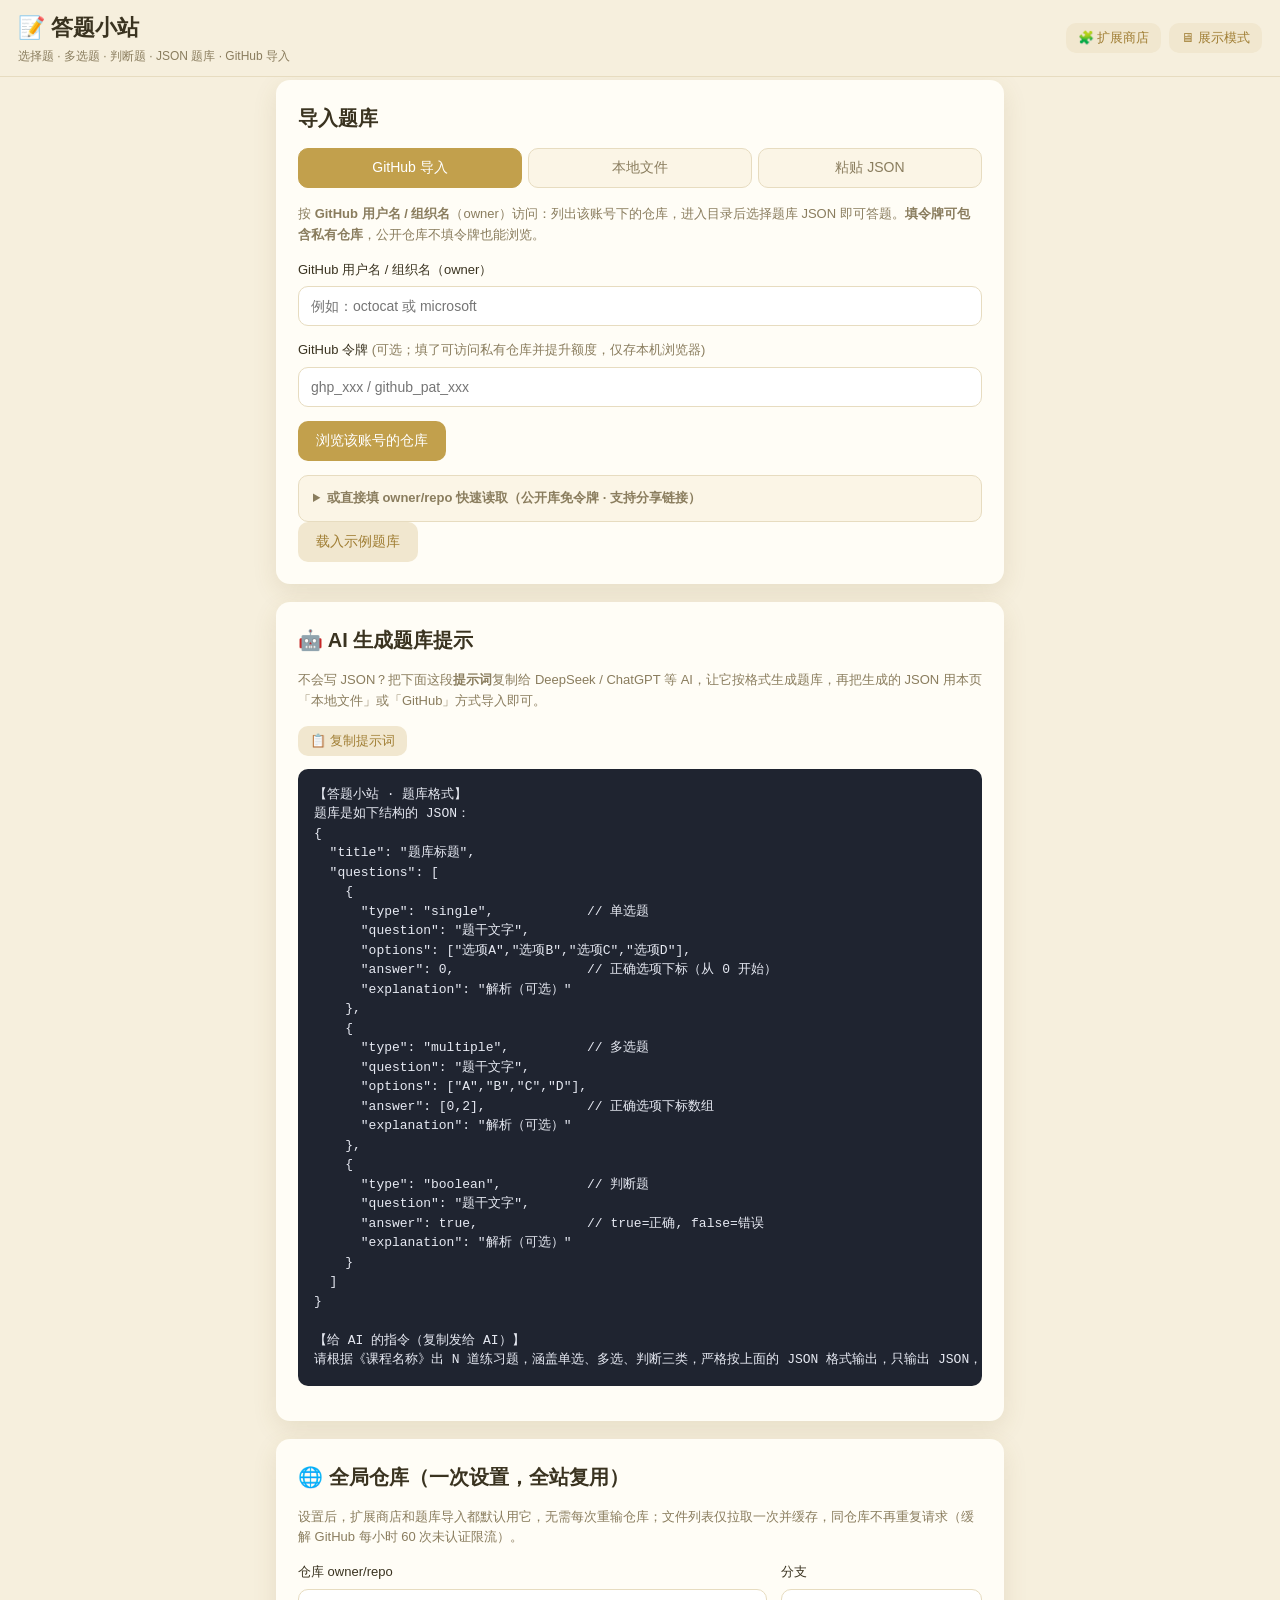
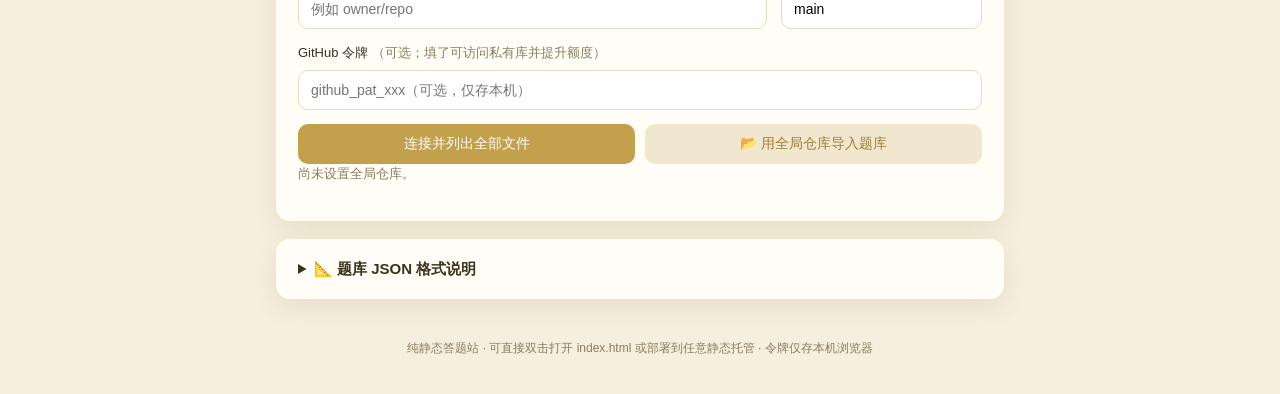
==== commit 828d7ab4: "add AI prompt card; restrict bg website to bilibili" ====
--- a/index.html
+++ b/index.html
@@ -125,6 +125,45 @@
       <div id="import-error" class="alert error" hidden></div>
     </section>
 
+    <!-- ========== AI 生成题库提示 ========== -->
+    <section class="card">
+      <h2>🤖 AI 生成题库提示</h2>
+      <p class="hint">不会写 JSON？把下面这段<b>提示词</b>复制给 DeepSeek / ChatGPT 等 AI，让它按格式生成题库，再把生成的 JSON 用本页「本地文件」或「GitHub」方式导入即可。</p>
+      <div class="ai-prompt-box">
+        <button class="btn ghost small" id="ai-copy-btn">📋 复制提示词</button>
+        <pre id="ai-prompt" class="code">【答题小站 · 题库格式】
+题库是如下结构的 JSON：
+{
+  "title": "题库标题",
+  "questions": [
+    {
+      "type": "single",            // 单选题
+      "question": "题干文字",
+      "options": ["选项A","选项B","选项C","选项D"],
+      "answer": 0,                 // 正确选项下标（从 0 开始）
+      "explanation": "解析（可选）"
+    },
+    {
+      "type": "multiple",          // 多选题
+      "question": "题干文字",
+      "options": ["A","B","C","D"],
+      "answer": [0,2],             // 正确选项下标数组
+      "explanation": "解析（可选）"
+    },
+    {
+      "type": "boolean",           // 判断题
+      "question": "题干文字",
+      "answer": true,              // true=正确, false=错误
+      "explanation": "解析（可选）"
+    }
+  ]
+}
+
+【给 AI 的指令（复制发给 AI）】
+请根据《课程名称》出 N 道练习题，涵盖单选、多选、判断三类，严格按上面的 JSON 格式输出，只输出 JSON，不要任何额外说明。</pre>
+      </div>
+    </section>
+
     <!-- ========== 全局仓库 ========== -->
     <section id="global-repo-section" class="card">
       <h2>🌐 全局仓库（一次设置，全站复用）</h2>
@@ -192,12 +231,12 @@
           </div>
           <div class="ext-block" data-ext-block="bg-website" hidden>
             <div class="field">
-              <label>背景网站网址（全屏嵌入作为背景，纯展示，不挡操作）</label>
+              <label>背景网站网址（仅支持 bilibili，全屏嵌入作为背景，纯展示，不挡操作）</label>
               <div class="row">
-                <input type="url" data-ext-field="bg-website" placeholder="https://example.com" />
+                <input type="url" data-ext-field="bg-website" placeholder="https://www.bilibili.com" />
                 <button class="btn ghost small" data-ext-apply="bg-website">应用</button>
               </div>
-              <p class="hint muted">提示：部分网站禁止被嵌入（X-Frame-Options / CSP），此时背景不会显示，可换用允许嵌入的页面。</p>
+              <p class="hint muted">仅允许 bilibili 域名（如 https://www.bilibili.com、https://player.bilibili.com）。部分页面禁止被嵌入（X-Frame-Options / CSP），此时背景不会显示。</p>
             </div>
             <div class="field">
               <label>或：从仓库 JSON 上传网址</label>
@@ -213,9 +252,9 @@
             <details class="fmt-mini">
               <summary>网址 JSON 格式</summary>
               <pre class="code"><code>{
-  "url": "https://example.com"   // 也可用 website / link 字段
+  "url": "https://www.bilibili.com"   // 也可用 website / link 字段，仅限 bilibili
 }</code></pre>
-              <p class="hint muted">最简写法：文件内容直接是网址字符串 <code>"https://example.com"</code></p>
+              <p class="hint muted">最简写法：文件内容直接是网址字符串 <code>"https://www.bilibili.com"</code>（仅限 bilibili 域名）</p>
             </details>
             <label class="ext-check">
               <input type="checkbox" data-ext-field="bg-interactive" />
